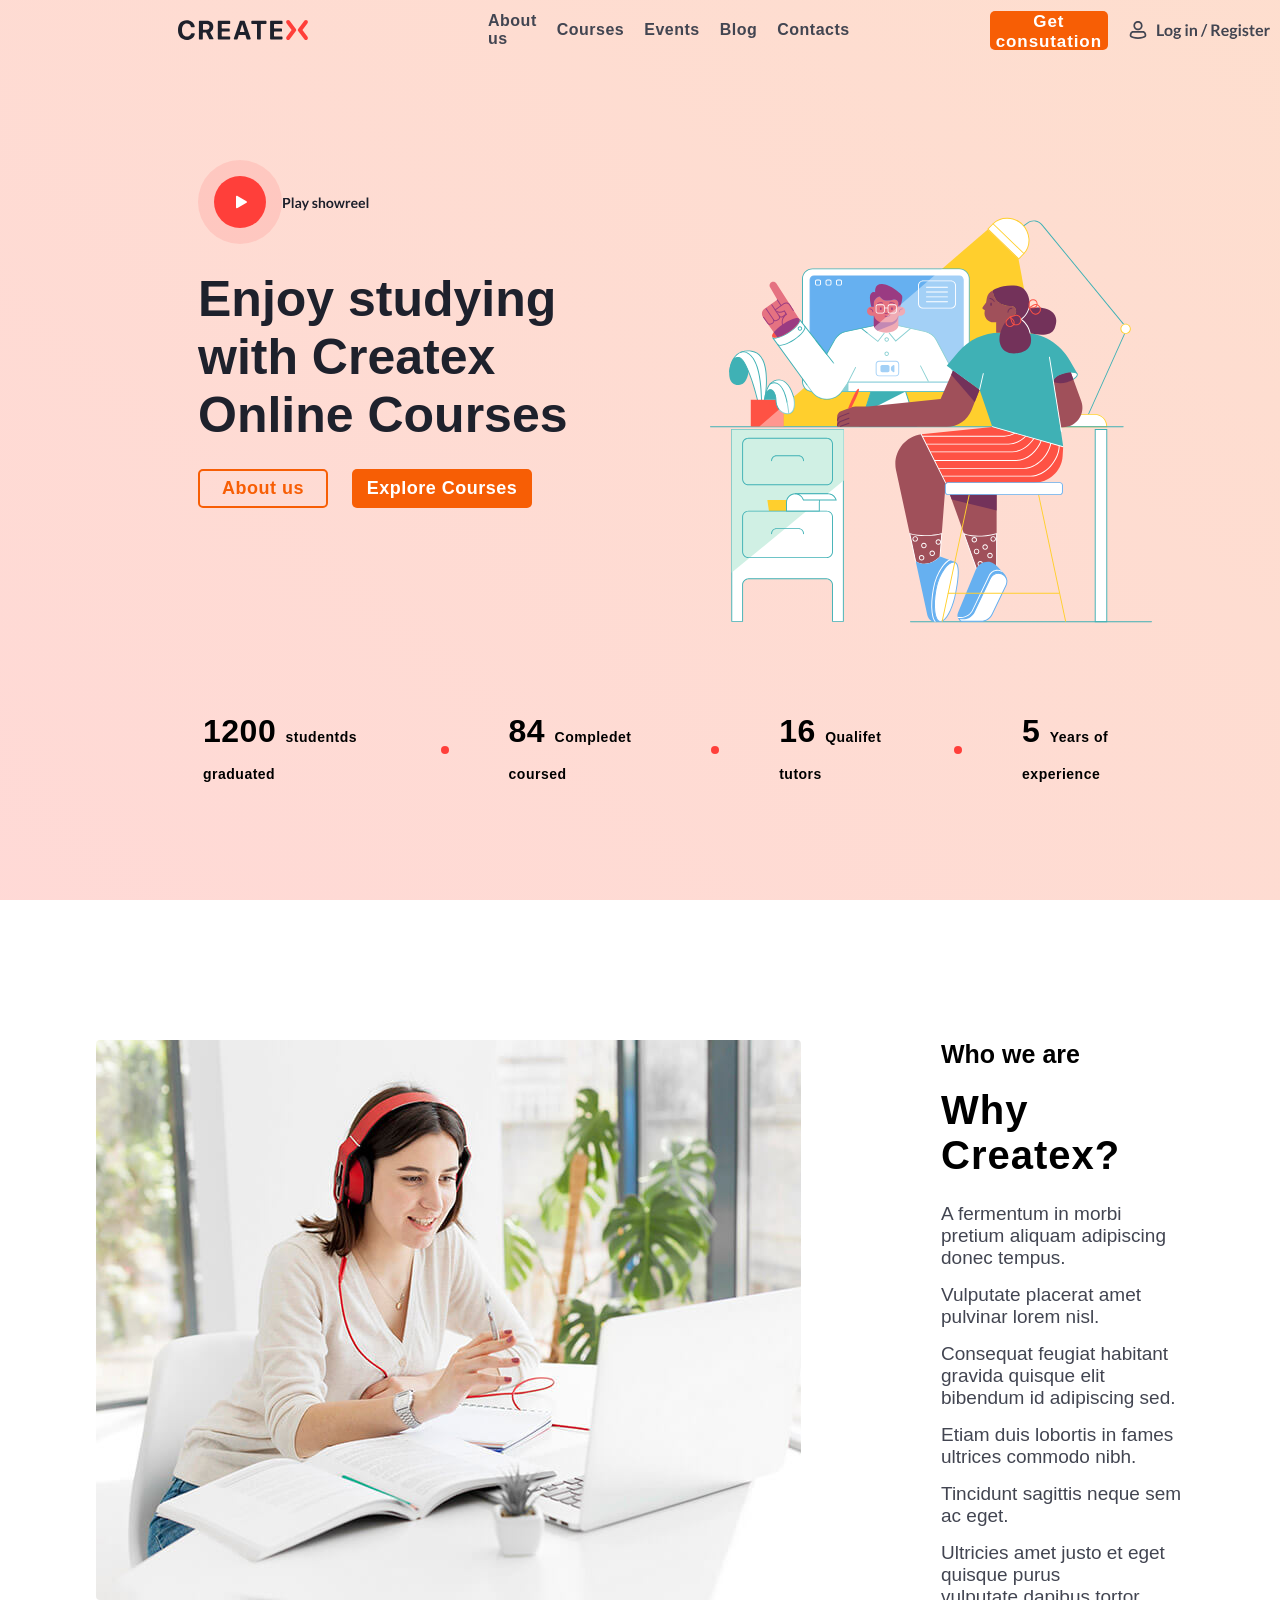
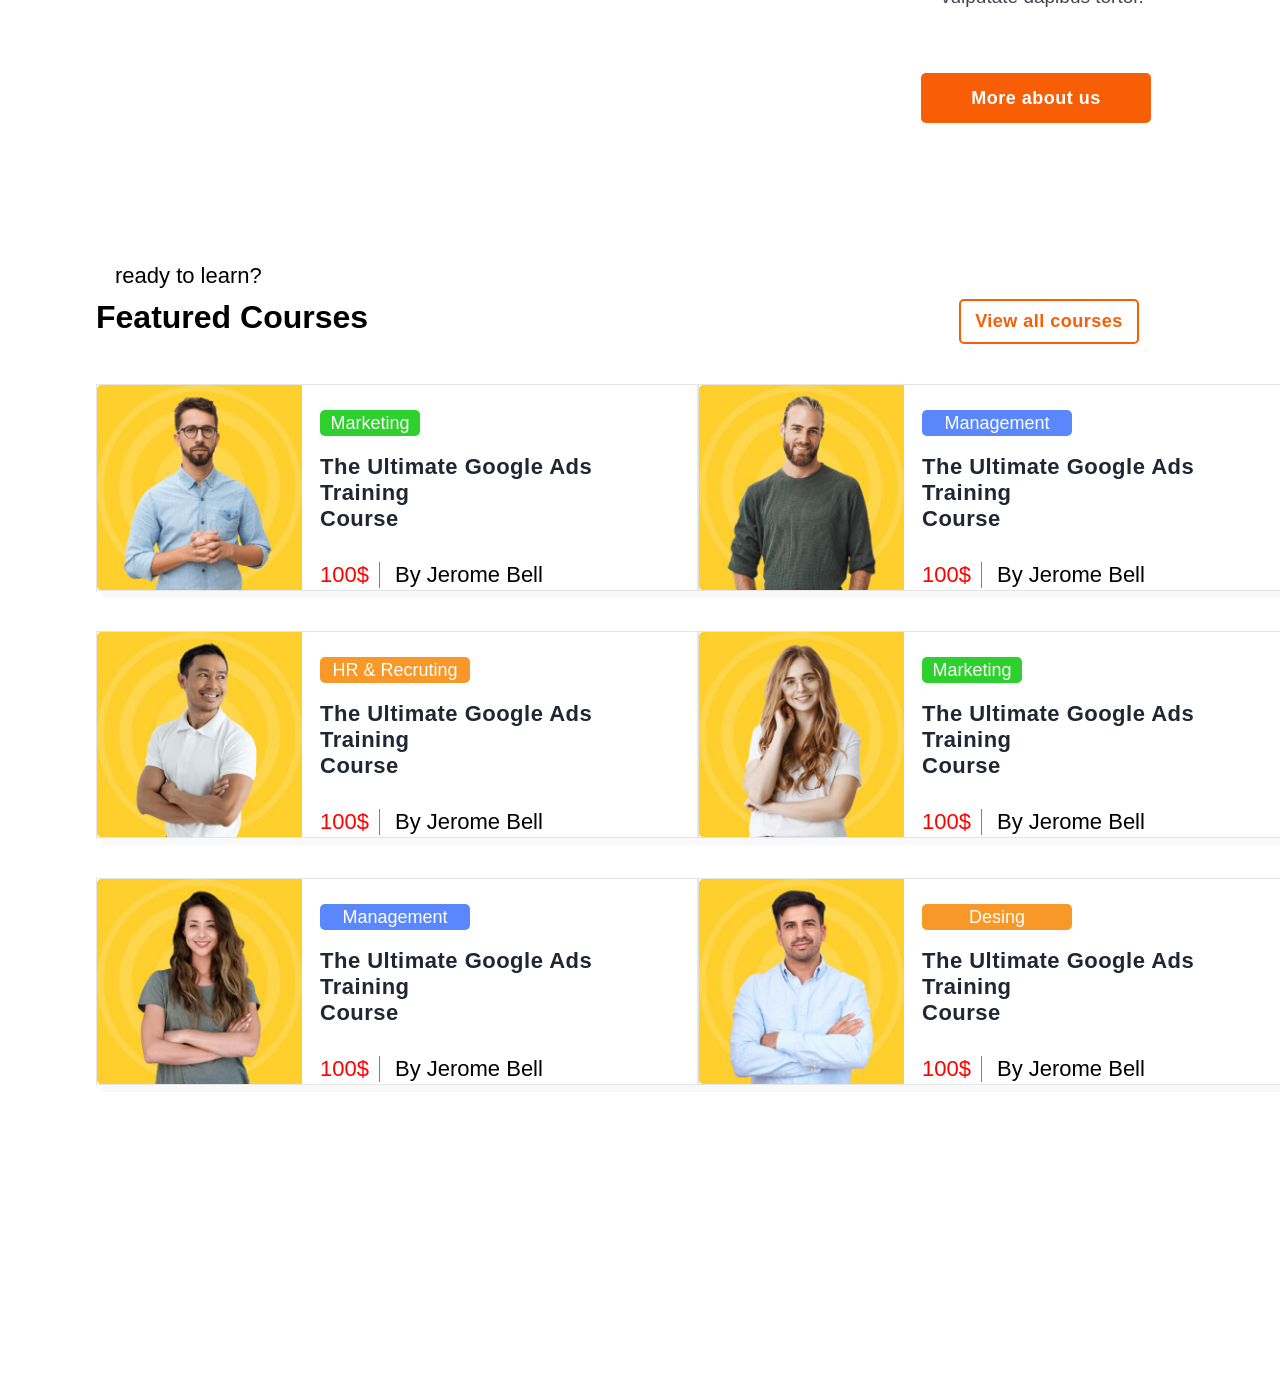
==== index.html @ 76cd9607 "номхои файлро алиш кардам" ====
<!doctype html>
<html lang="en">
  <head>
    <meta charset="UTF-8" />
    <meta name="viewport" content="width=device-width, initial-scale=1.0" />
    <title>homework16</title>
    <link rel="stylesheet" href="./homework15.css" />
  </head>
  <body>
    <div class="container1">
      <div class="header">
        <img src="./logo1.svg" alt="" class="logo1" />

        <a class="a1" href="">About us</a>
        <a class="a1" href="">Courses</a>
        <a class="a1" href="">Events</a>
        <a class="a1" href="">Blog</a>
        <a class="a1" href="">Contacts</a>

        <button class="button1">
          <p>Get consutation</p>
        </button>

        <img src="./logo2.svg" alt="" class="logo2" />
      </div>

      <div class="in-container1">
        <div class="div1">
          <img src="./play-video.svg" alt="" class="logo3" />

          <h1 style="color: rgba(30, 33, 44, 1)">
            Enjoy studying <br />with Createx <br />Online Courses
          </h1>

          <button class="button2">
            <a href="" style="color: rgba(247, 94, 5, 1); text-decoration: none"
              >About us</a
            >
          </button>

          <button class="button3">
            <a href="" style="color: white; text-decoration: none"
              >Explore Courses</a
            >
          </button>
        </div>

        <div class="div2">
          <img src="./illustration.svg" alt="" class="logo4" />
        </div>
      </div>

      <div class="footer1">
        <h1 class="text1">
          1200 <span class="span1">studentds graduated</span>
        </h1>
        <img src="./ellipse.svg" alt="" />

        <h1 class="text2">84 <span class="span1">Compledet coursed</span></h1>
        <img src="./ellipse.svg" alt="" />

        <h1 class="text3">16 <span class="span1">Qualifet tutors</span></h1>
        <img src="./ellipse.svg" alt="" />

        <h1 class="text4">5 <span class="span1">Years of experience</span></h1>
      </div>
    </div>

    <div class="container2">
      <div class="in-container2">
        <img src="./image.svg" alt="" />
      </div>

      <div class="in-container3">
        <p
          style="
            font-size: 25px;
            padding-bottom: 19px;
            font-family:
              &quot;Gill Sans&quot;, &quot;Gill Sans MT&quot;, Calibri,
              &quot;Trebuchet MS&quot;, sans-serif;
            font-weight: 600;
          "
        >
          Who we are
        </p>
        <h1
          style="
            padding-bottom: 10px;
            font-size: 40px;
            font-family:
              &quot;Gill Sans&quot;, &quot;Gill Sans MT&quot;, Calibri,
              &quot;Trebuchet MS&quot;, sans-serif;
            font-weight: bolder;
            letter-spacing: 1px;
          "
        >
          Why Createx?
        </h1>

        <p class="parag1">
          A fermentum in morbi pretium aliquam adipiscing <br />donec tempus.
        </p>
        <p class="parag1">Vulputate placerat amet pulvinar lorem nisl.</p>
        <p class="parag1">
          Consequat feugiat habitant gravida quisque elit <br />bibendum id
          adipiscing sed.
        </p>
        <p class="parag1">
          Etiam duis lobortis in fames ultrices commodo nibh.
        </p>
        <p class="parag1">Tincidunt sagittis neque sem ac eget.</p>
        <p class="parag1">
          Ultricies amet justo et eget quisque purus <br />vulputate dapibus
          tortor.
        </p>

        <button class="button4">
          <p>More about us</p>
        </button>
      </div>
    </div>

    <p class="text-exit">ready to learn?</p>

    <div class="container3">
      <div class="header2">
        <h1>Featured Courses</h1>

        <button class="button5">
          <p>View all courses</p>
        </button>
      </div>

      <div class="container-in1">

        
        <div class="in-container4">
          <div class="div-in1">
          <div class="in-div1">
            <img src="./image1.svg" alt="" style="width: 205px" />
          </div>

          <div class="in-div2">
            <div class="divv1">
              <p>Marketing</p>
            </div>

            <p class="textt1">The Ultimate Google Ads Training <br />Course</p>

            <div class="divv2">
              <p class="textt2">100$</p>
              <p class="textt3">By Jerome Bell</p>
            </div>
          </div>
        </div>

        <div class="div-in1">
          <div class="in-div1">
            <img src="./image2.png" alt="" style="width: 205px" />
          </div>

          <div class="in-div2">
            <div class="divv3">
              <p>HR & Recruting</p>
            </div>

            <p class="textt1">The Ultimate Google Ads Training <br />Course</p>

            <div class="divv2">
              <p class="textt2">100$</p>
              <p class="textt3">By Jerome Bell</p>
            </div>
          </div>
        </div>

        <div class="div-in1">
          <div class="in-div1">
            <img src="./image3.png" alt="" style="width: 205px" />
          </div>

          <div class="in-div2">
            <div class="divv4">
              <p>Management</p>
            </div>

            <p class="textt1">The Ultimate Google Ads Training <br />Course</p>

            <div class="divv2">
              <p class="textt2">100$</p>
              <p class="textt3">By Jerome Bell</p>
            </div>
          </div>
        </div>
      </div>
      
      
      <div class="in-container4">
        <div class="div-in1">
          <div class="in-div1">
            <img src="./image4.png" alt="" style="width: 205px" />
          </div>
          
          <div class="in-div2">
            <div class="divv4">
              <p>Management</p>
            </div>

            <p class="textt1">The Ultimate Google Ads Training <br />Course</p>

            <div class="divv2">
              <p class="textt2">100$</p>
              <p class="textt3">By Jerome Bell</p>
            </div>
          </div>
        </div>

        <div class="div-in1">
          <div class="in-div1">
            <img src="./image5.png" alt="" style="width: 205px" />
          </div>

          <div class="in-div2">
            <div class="divv1">
              <p>Marketing</p>
            </div>

            <p class="textt1">The Ultimate Google Ads Training <br />Course</p>

            <div class="divv2">
              <p class="textt2">100$</p>
              <p class="textt3">By Jerome Bell</p>
            </div>
          </div>
        </div>

        <div class="div-in1">
          <div class="in-div1">
            <img src="./image6.png" alt="" style="width: 205px" />
          </div>
          
          <div class="in-div2">
            <div class="divv5">
              <p>Desing</p>
            </div>

            <p class="textt1">The Ultimate Google Ads Training <br />Course</p>
            
            <div class="divv2">
              <p class="textt2">100$</p>
              <p class="textt3">By Jerome Bell</p>
            </div>
          </div>
        </div>
      </div>
    </div>
  </div>
  </div>



  </body>
</html>
---- homework15.css ----
* {
  margin: 0;
  font-family: "Gill Sans", "Gill Sans MT", Calibri, "Trebuchet MS", sans-serif;
}
.container1 {
  width: 100%;
  height: 100vh;
  background-image: url("./bg-color.svg");
  background-position: center;
  background-repeat: no-repeat;
}
.header {
  width: 80%;
  height: 60px;
  margin: auto;
  display: flex;
  align-items: center;
  gap: 20px;
}
.logo1 {
  padding-left: 50px;
  padding-right: 160px;
}
.a1 {
  color: rgba(66, 69, 81, 1);
  text-decoration: none;
  font-weight: 600;
  letter-spacing: 0.5px;
}
.button1 {
  width: 200px;
  height: 39px;
  margin-left: 120px;
  background-color: rgba(247, 94, 5, 1);
  color: white;
  font-weight: 600;
  letter-spacing: 0.9px;
  font-family: "Gill Sans", "Gill Sans MT", Calibri, "Trebuchet MS", sans-serif;
  font-size: 17px;
  border: none;
  border-radius: 5px;
}
.in-container1 {
  width: 80%;
  height: 60vh;
  display: flex;
  margin: auto;
  margin-top: 90px;
}
.div1 {
  width: 50%;
  height: 100%;
  padding: 10px 70px;
  font-size: 25px;
  font-weight: 800;
  font-family: "Gill Sans", "Gill Sans MT", Calibri, "Trebuchet MS", sans-serif;
}
.logo3 {
  max-width: 200px;
  margin-bottom: 20px;
}
.button2 {
  width: 130px;
  height: 39px;
  justify-content: center;
  background-color: rgba(255, 255, 255, 0);
  border: 2px solid rgba(247, 94, 5, 1);
  font-size: 18px;
  font-weight: 550;
  font-family: "Gill Sans", "Gill Sans MT", Calibri, "Trebuchet MS", sans-serif;
  letter-spacing: 0.5px;
  border-radius: 5px;
}
.button3 {
  width: 180px;
  height: 39px;
  margin-top: 25px;
  margin-left: 17px;
  justify-content: center;
  background-color: rgba(247, 94, 5, 1);
  border: none;
  font-size: 18px;
  font-weight: 550;
  font-family: "Gill Sans", "Gill Sans MT", Calibri, "Trebuchet MS", sans-serif;
  letter-spacing: 0.5px;
  border-radius: 5px;
}
.div2 {
  width: 50%;
  height: 100%;
}
.logo4 {
  width: 100%;
  height: 100%;
}
.footer1 {
  width: 80%;
  height: 60px;
  margin: auto;
  display: flex;
  align-items: center;
  gap: 60px;
  letter-spacing: 0.5px;
  margin-top: 30px;
}
.span1 {
  font-size: 14px;
}
.text1 {
  padding-left: 75px;
}
.container2 {
  width: 85%;
  margin: auto;
  display: flex;
  gap: 90px;
  margin-top: 140px;
  margin-bottom: 140px;
}
.in-container3 {
  width: 700px;
  padding-left: 50px;
}
.parag1 {
  color: rgba(66, 69, 81, 1);
  font-size: 19px;
  padding-top: 15px;
}
.button4 {
  width: 230px;
  height: 50px;
  margin-top: 65px;
  margin-left: -20px;
  justify-content: center;
  background-color: rgba(247, 94, 5, 1);
  color: white;
  border: none;
  font-size: 18px;
  font-weight: 550;
  font-family: "Gill Sans", "Gill Sans MT", Calibri, "Trebuchet MS", sans-serif;
  letter-spacing: 0.5px;
  border-radius: 5px;
}
.text-exit {
  font-size: 22px;
  padding-left: 115px;
  padding-bottom: 10px;
}
.container3 {
  width: 85%;
  margin: auto;
  padding-bottom: 300px;
}
.header2 {
  width: 100%;
  display: flex;
  justify-content: space-between;
}
.button5 {
  width: 180px;
  height: 45px;
  justify-content: center;
  background-color: rgba(255, 255, 255, 0);
  color: rgba(247, 94, 5, 1);
  border: 2px solid rgba(247, 94, 5, 1);
  font-size: 18px;
  font-weight: 550;
  font-family: "Gill Sans", "Gill Sans MT", Calibri, "Trebuchet MS", sans-serif;
  letter-spacing: 0.5px;
  border-radius: 5px;
  margin-right: 45px;
}
.in-container4 {
  width: 100%;
}
.container-in1{
    width: 100%;
    display: flex;
    padding-right: 0px;
}
.div-in1 {
  width: 600px;
  height: 205px;
  display: flex;
  border: 1px solid rgba(172, 170, 170, 0.305);
  box-shadow: 6px 7px rgba(237, 235, 235, 0.321);
  margin-top: 40px;
}
.in-div2 {
  padding: 5px 18px;
  font-size: 18px;
}
.divv1 {
  width: 100px;
  height: 26px;
  background-color: rgba(11, 201, 11, 0.858);
  color: white;
  display: flex;
  justify-content: center;
  align-items: center;
  border-radius: 5px;
  margin-bottom: 18px;
  margin-top: 20px;
}
.textt1 {
  font-size: 22px;
  font-weight: 780;
  letter-spacing: 0.5px;
  color: rgb(34, 37, 51);
}
.divv2 {
  display: flex;
  margin-top: 30px;
  font-size: 22px;
  gap: 15px;
}
.textt2 {
  color: red;
  border-right: 1px solid gray;
  padding-right: 10px;
}
.divv3 {
  width: 150px;
  height: 26px;
  background-color: rgba(248, 152, 40, 1);
  color: white;
  display: flex;
  justify-content: center;
  align-items: center;
  border-radius: 5px;
  margin-bottom: 18px;
  margin-top: 20px;
}
.divv4 {
  width: 150px;
  height: 26px;
  background-color: rgba(90, 135, 252, 1);
  color: white;
  display: flex;
  justify-content: center;
  align-items: center;
  border-radius: 5px;
  margin-bottom: 18px;
  margin-top: 20px;
}
.divv5 {
  width: 150px;
  height: 26px;
  background-color: rgba(248, 152, 40, 1);
  color: white;
  display: flex;
  justify-content: center;
  align-items: center;
  border-radius: 5px;
  margin-bottom: 18px;
  margin-top: 20px;
}
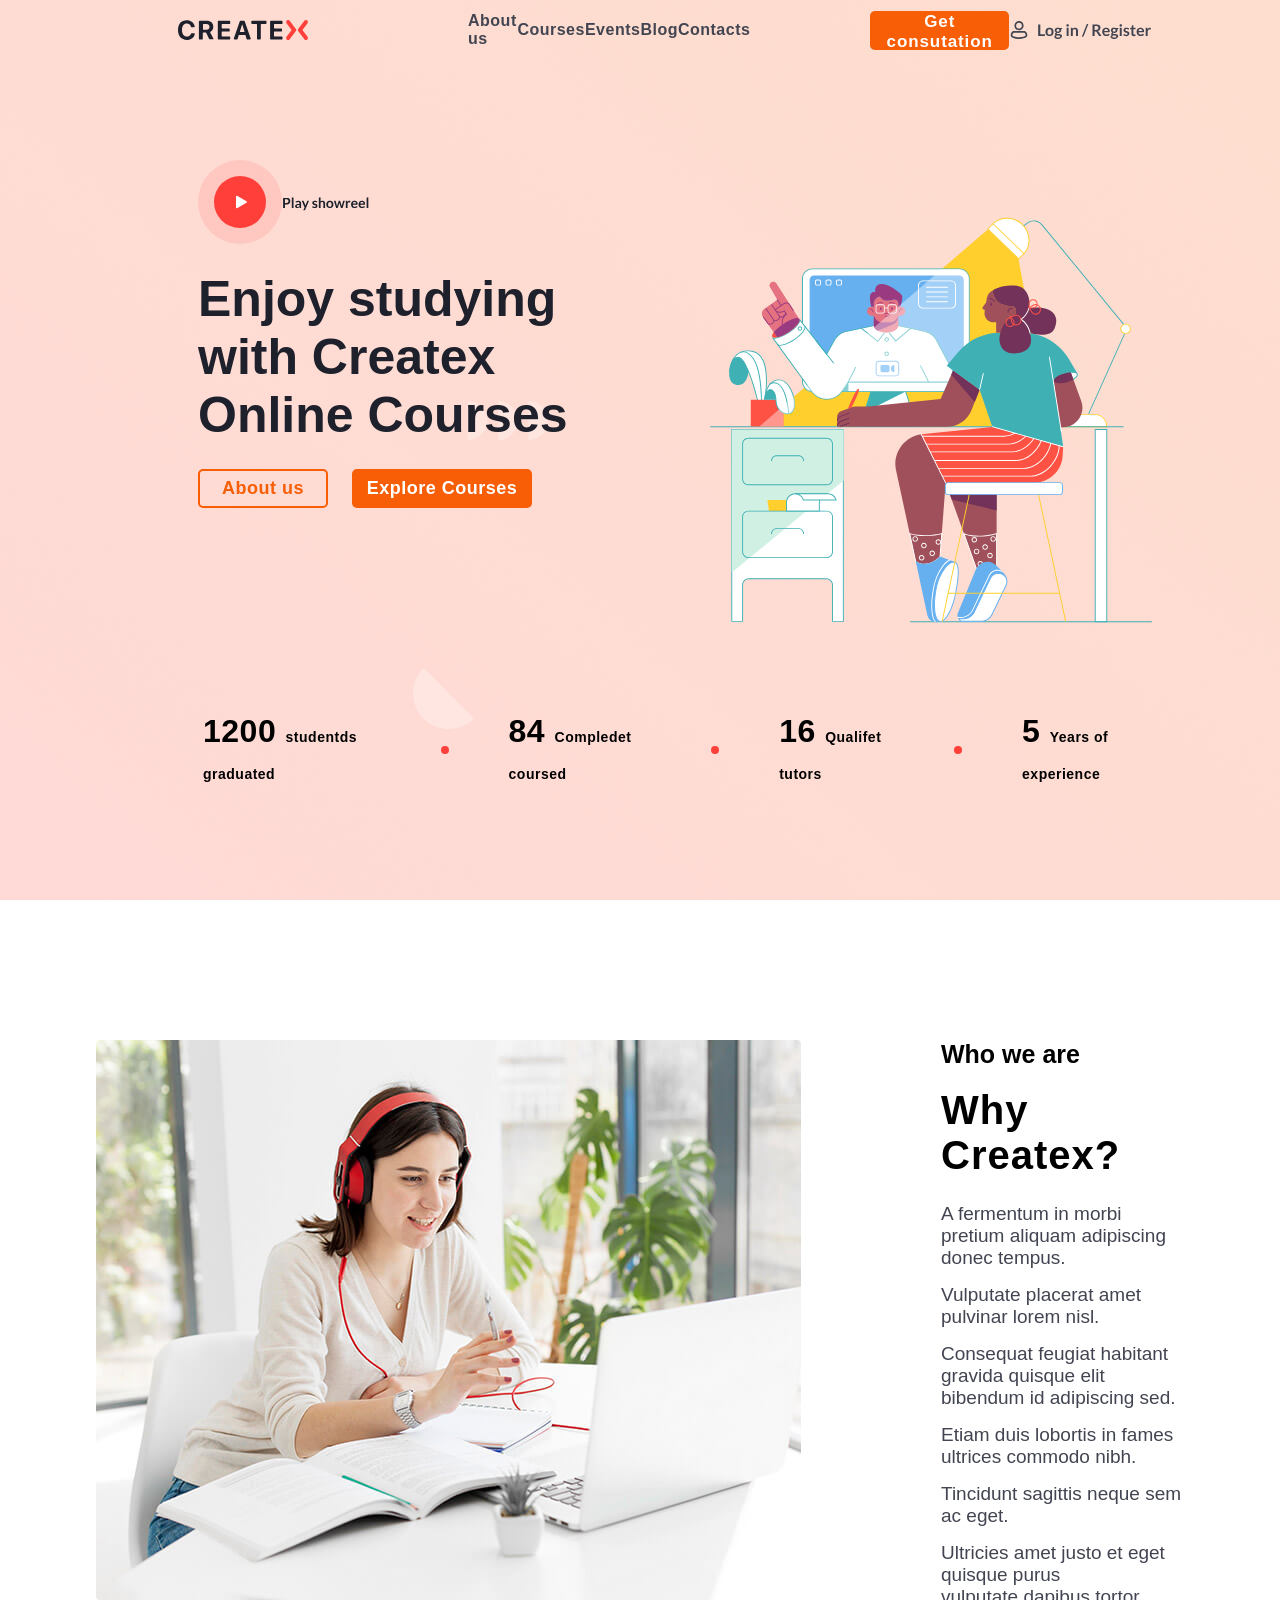
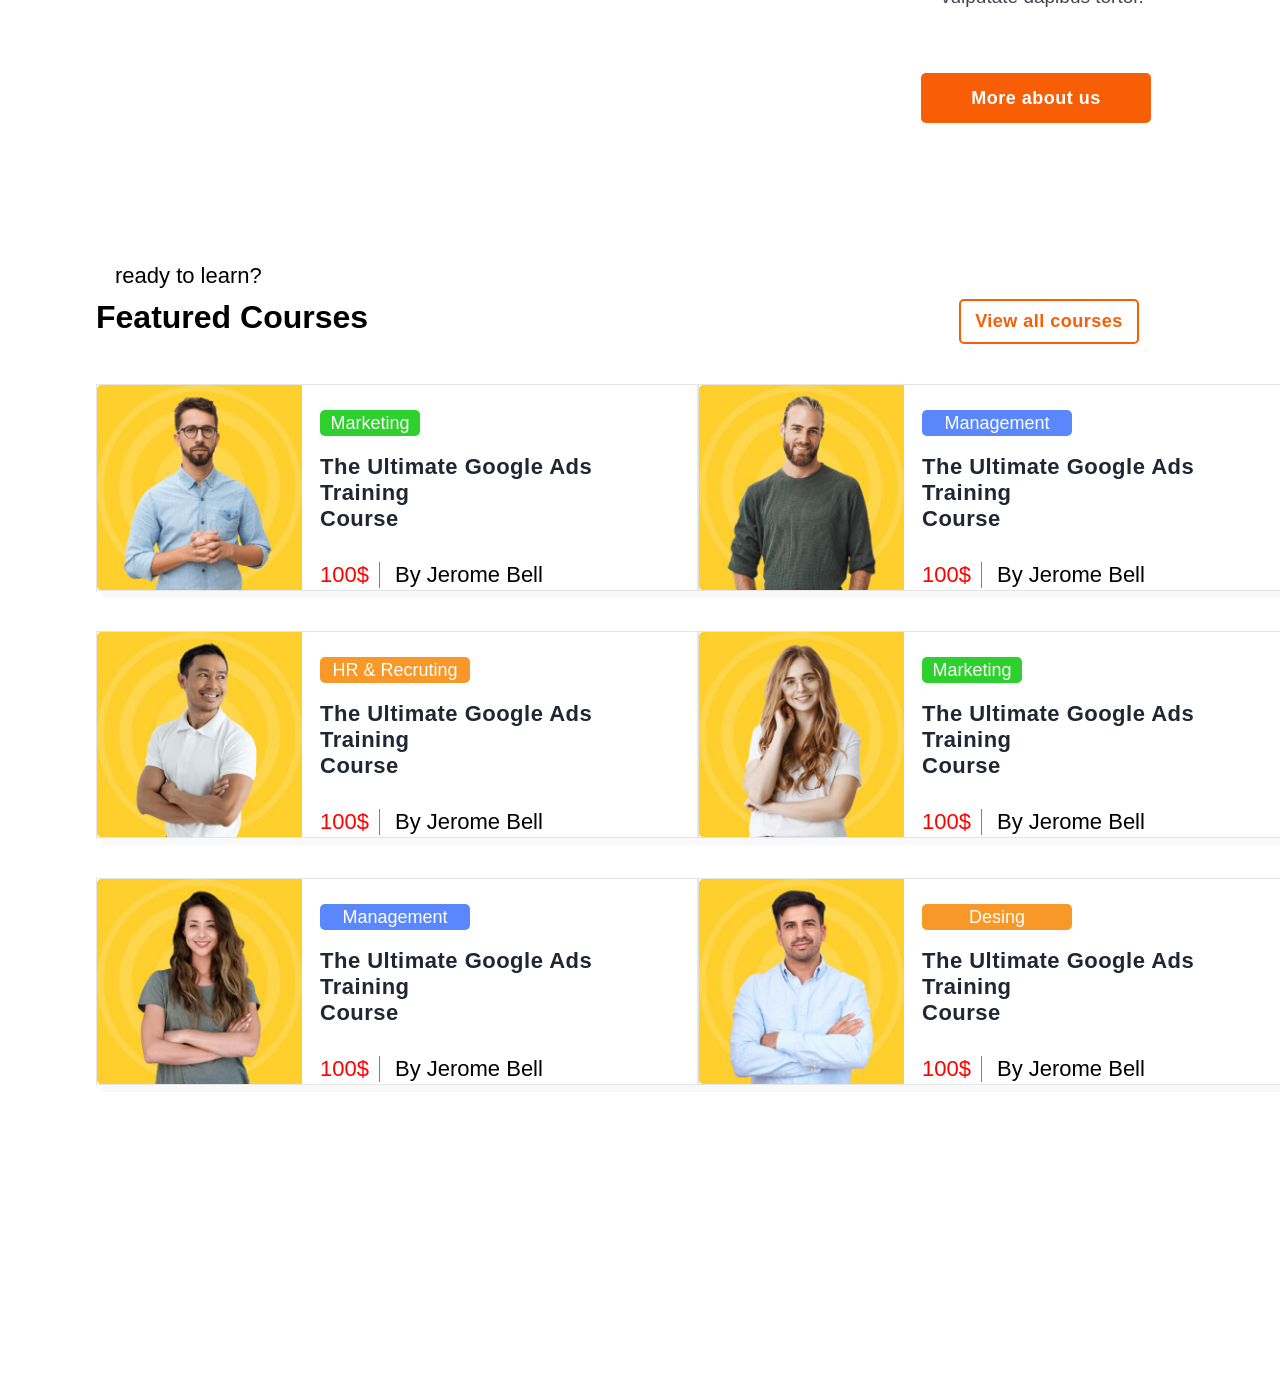
==== commit 36c81e8f: "index.html" ====
--- a/index.html
+++ b/index.html
@@ -4,7 +4,7 @@
     <meta charset="UTF-8" />
     <meta name="viewport" content="width=device-width, initial-scale=1.0" />
     <title>homework16</title>
-    <link rel="stylesheet" href="./homework15.css" />
+    <link rel="stylesheet" href="./style.css" />
   </head>
   <body>
     <div class="container1">
--- a/style.css
+++ b/style.css
@@ -0,0 +1,258 @@
+* {
+  margin: 0;
+  font-family: "Gill Sans", "Gill Sans MT", Calibri, "Trebuchet MS", sans-serif;
+}
+.container1 {
+  width: 100%;
+  height: 100vh;
+  background-image: url("./background.png");
+  background-position: center;
+  background-repeat: no-repeat;
+}
+.header {
+  width: 80%;
+  height: 60px;
+  margin: auto;
+  display: flex;
+  align-items: center;
+  justify-content: space-around;
+  /* gap: 20px; */
+}
+.logo1 {
+  padding-left: 50px;
+  padding-right: 160px;
+}
+.a1 {
+  color: rgba(66, 69, 81, 1);
+  text-decoration: none;
+  font-weight: 600;
+  letter-spacing: 0.5px;
+}
+.button1 {
+  width: 200px;
+  height: 39px;
+  margin-left: 120px;
+  background-color: rgba(247, 94, 5, 1);
+  color: white;
+  font-weight: 600;
+  letter-spacing: 0.9px;
+  font-family: "Gill Sans", "Gill Sans MT", Calibri, "Trebuchet MS", sans-serif;
+  font-size: 17px;
+  border: none;
+  border-radius: 5px;
+}
+.in-container1 {
+  width: 80%;
+  height: 60vh;
+  display: flex;
+  margin: auto;
+  margin-top: 90px;
+}
+.div1 {
+  width: 50%;
+  height: 100%;
+  padding: 10px 70px;
+  font-size: 25px;
+  font-weight: 800;
+  font-family: "Gill Sans", "Gill Sans MT", Calibri, "Trebuchet MS", sans-serif;
+}
+.logo3 {
+  max-width: 200px;
+  margin-bottom: 20px;
+}
+.button2 {
+  width: 130px;
+  height: 39px;
+  justify-content: center;
+  background-color: rgba(255, 255, 255, 0);
+  border: 2px solid rgba(247, 94, 5, 1);
+  font-size: 18px;
+  font-weight: 550;
+  font-family: "Gill Sans", "Gill Sans MT", Calibri, "Trebuchet MS", sans-serif;
+  letter-spacing: 0.5px;
+  border-radius: 5px;
+}
+.button3 {
+  width: 180px;
+  height: 39px;
+  margin-top: 25px;
+  margin-left: 17px;
+  justify-content: center;
+  background-color: rgba(247, 94, 5, 1);
+  border: none;
+  font-size: 18px;
+  font-weight: 550;
+  font-family: "Gill Sans", "Gill Sans MT", Calibri, "Trebuchet MS", sans-serif;
+  letter-spacing: 0.5px;
+  border-radius: 5px;
+}
+.div2 {
+  width: 50%;
+  height: 100%;
+}
+.logo4 {
+  width: 100%;
+  height: 100%;
+}
+.footer1 {
+  width: 80%;
+  height: 60px;
+  margin: auto;
+  display: flex;
+  align-items: center;
+  gap: 60px;
+  letter-spacing: 0.5px;
+  margin-top: 30px;
+}
+.span1 {
+  font-size: 14px;
+}
+.text1 {
+  padding-left: 75px;
+}
+.container2 {
+  width: 85%;
+  margin: auto;
+  display: flex;
+  gap: 90px;
+  margin-top: 140px;
+  margin-bottom: 140px;
+}
+.in-container3 {
+  width: 700px;
+  padding-left: 50px;
+}
+.parag1 {
+  color: rgba(66, 69, 81, 1);
+  font-size: 19px;
+  padding-top: 15px;
+}
+.button4 {
+  width: 230px;
+  height: 50px;
+  margin-top: 65px;
+  margin-left: -20px;
+  justify-content: center;
+  background-color: rgba(247, 94, 5, 1);
+  color: white;
+  border: none;
+  font-size: 18px;
+  font-weight: 550;
+  font-family: "Gill Sans", "Gill Sans MT", Calibri, "Trebuchet MS", sans-serif;
+  letter-spacing: 0.5px;
+  border-radius: 5px;
+}
+.text-exit {
+  font-size: 22px;
+  padding-left: 115px;
+  padding-bottom: 10px;
+}
+.container3 {
+  width: 85%;
+  margin: auto;
+  padding-bottom: 300px;
+}
+.header2 {
+  width: 100%;
+  display: flex;
+  justify-content: space-between;
+}
+.button5 {
+  width: 180px;
+  height: 45px;
+  justify-content: center;
+  background-color: rgba(255, 255, 255, 0);
+  color: rgba(247, 94, 5, 1);
+  border: 2px solid rgba(247, 94, 5, 1);
+  font-size: 18px;
+  font-weight: 550;
+  font-family: "Gill Sans", "Gill Sans MT", Calibri, "Trebuchet MS", sans-serif;
+  letter-spacing: 0.5px;
+  border-radius: 5px;
+  margin-right: 45px;
+}
+.in-container4 {
+  width: 100%;
+}
+.container-in1{
+    width: 100%;
+    display: flex;
+    padding-right: 0px;
+}
+.div-in1 {
+  width: 600px;
+  height: 205px;
+  display: flex;
+  border: 1px solid rgba(172, 170, 170, 0.305);
+  box-shadow: 6px 7px rgba(237, 235, 235, 0.321);
+  margin-top: 40px;
+}
+.in-div2 {
+  padding: 5px 18px;
+  font-size: 18px;
+}
+.divv1 {
+  width: 100px;
+  height: 26px;
+  background-color: rgba(11, 201, 11, 0.858);
+  color: white;
+  display: flex;
+  justify-content: center;
+  align-items: center;
+  border-radius: 5px;
+  margin-bottom: 18px;
+  margin-top: 20px;
+}
+.textt1 {
+  font-size: 22px;
+  font-weight: 780;
+  letter-spacing: 0.5px;
+  color: rgb(34, 37, 51);
+}
+.divv2 {
+  display: flex;
+  margin-top: 30px;
+  font-size: 22px;
+  gap: 15px;
+}
+.textt2 {
+  color: red;
+  border-right: 1px solid gray;
+  padding-right: 10px;
+}
+.divv3 {
+  width: 150px;
+  height: 26px;
+  background-color: rgba(248, 152, 40, 1);
+  color: white;
+  display: flex;
+  justify-content: center;
+  align-items: center;
+  border-radius: 5px;
+  margin-bottom: 18px;
+  margin-top: 20px;
+}
+.divv4 {
+  width: 150px;
+  height: 26px;
+  background-color: rgba(90, 135, 252, 1);
+  color: white;
+  display: flex;
+  justify-content: center;
+  align-items: center;
+  border-radius: 5px;
+  margin-bottom: 18px;
+  margin-top: 20px;
+}
+.divv5 {
+  width: 150px;
+  height: 26px;
+  background-color: rgba(248, 152, 40, 1);
+  color: white;
+  display: flex;
+  justify-content: center;
+  align-items: center;
+  border-radius: 5px;
+  margin-bottom: 18px;
+  margin-top: 20px;
+}
